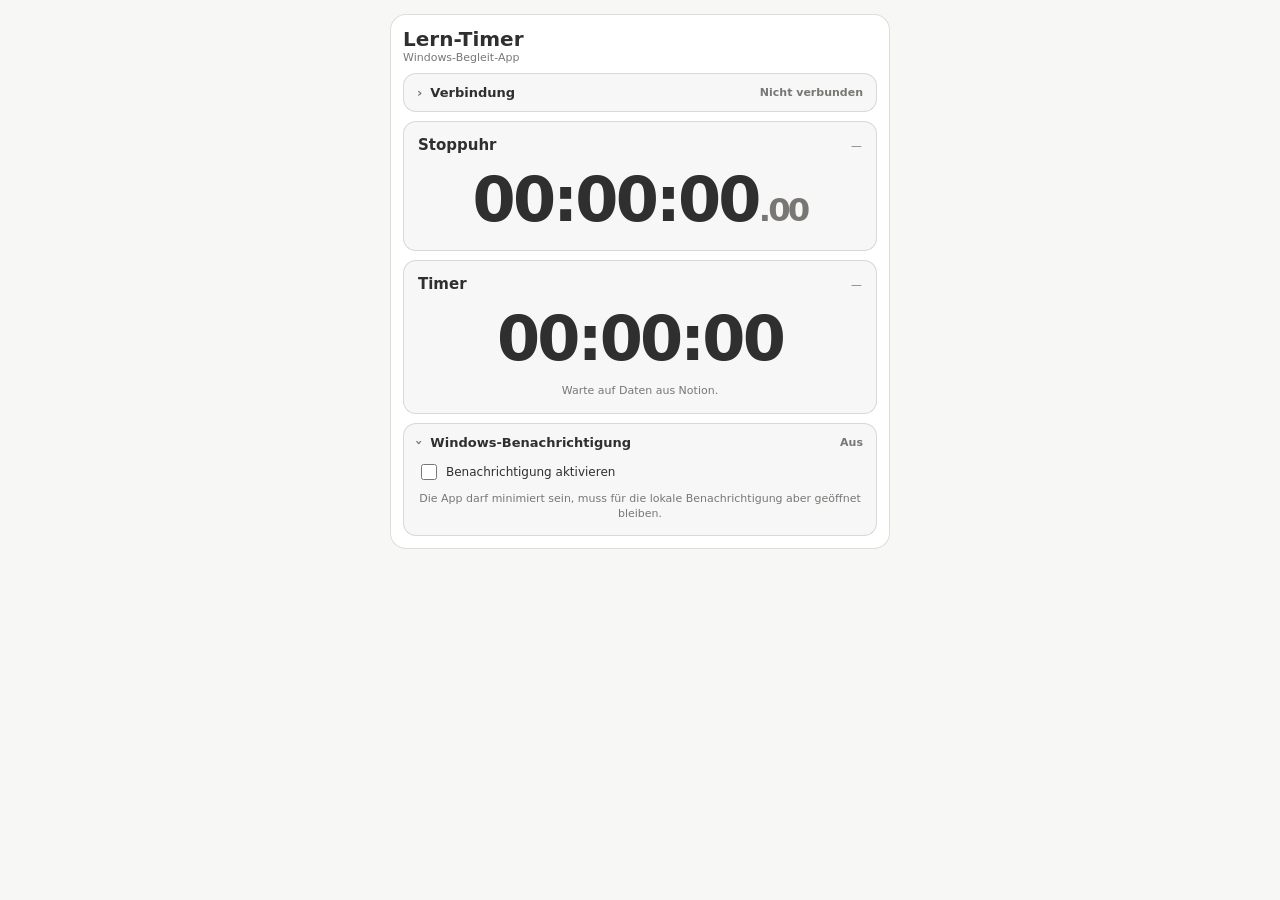
==== companion.html @ 4aa2a1a7 "Add files via upload" ====
<!DOCTYPE html>
<html lang="de">
<head>
  <meta charset="UTF-8">
  <meta name="viewport" content="width=device-width,initial-scale=1.0">
  <meta name="theme-color" content="#2f2f2f">
  <title>Lern-Timer Begleit-App</title>
  <link rel="manifest" href="manifest.webmanifest">
  <link rel="icon" href="icon-192.png">
  <link rel="stylesheet" href="companion.css">
</head>
<body>
  <main class="app">
    <header>
      <div><h1>Lern-Timer</h1><p>Windows-Begleit-App</p></div>
      <button class="soft hidden" id="installButton">App installieren</button>
    </header>

    <details class="panel" id="connectDetails">
      <summary>
        <span>Verbindung</span>
        <span class="status" id="connectionStatus">Nicht verbunden</span>
      </summary>
      <div class="panel-content">
        <label class="small-label" for="codeInput">Sync-Code aus Notion</label>
        <div class="connect-row">
          <input id="codeInput" type="text" autocomplete="off" placeholder="Code hier einfügen">
          <button class="primary" id="connectButton">Verbinden</button>
        </div>
        <button class="link-button" id="disconnectButton">Verbindung trennen</button>
      </div>
    </details>

    <section class="card">
      <div class="head"><h2>Stoppuhr</h2><span class="status" id="swStatus">—</span></div>
      <div class="display"><span id="swMain">00:00:00</span><span class="fraction" id="swFraction">.00</span></div>
    </section>

    <section class="card">
      <div class="head"><h2>Timer</h2><span class="status" id="timerStatus">—</span></div>
      <div class="display" id="timerDisplay">00:00:00</div>
      <p class="note" id="durationInfo">Warte auf Daten aus Notion.</p>
    </section>

    <details class="panel" open>
      <summary>
        <span>Windows-Benachrichtigung</span>
        <span class="status" id="notifyStatus">Aus</span>
      </summary>
      <div class="panel-content">
        <label class="toggle"><input id="notifyEnabled" type="checkbox">Benachrichtigung aktivieren</label>
        <p class="note">Die App darf minimiert sein, muss für die lokale Benachrichtigung aber geöffnet bleiben.</p>
      </div>
    </details>
  </main>
  <script src="companion.js"></script>
</body>
</html>
---- companion.css ----
:root{color-scheme:light dark;--page:#f7f7f5;--bg:#fff;--card:rgba(55,53,47,.04);--text:#2f2f2f;--muted:#787774;--border:rgba(55,53,47,.16);--button:#2f2f2f;--buttonText:#fff;--soft:rgba(55,53,47,.08);--ok:#3f8f5f;--danger:#d44c47}@media(prefers-color-scheme:dark){:root{--page:#191919;--bg:#202020;--card:rgba(255,255,255,.04);--text:#f2f2f2;--muted:#aaa;--border:rgba(255,255,255,.14);--button:#f2f2f2;--buttonText:#222;--soft:rgba(255,255,255,.1)}}*{box-sizing:border-box}html,body{min-width:320px;min-height:100%;margin:0;background:var(--page);color:var(--text);font-family:Inter,system-ui,-apple-system,"Segoe UI",sans-serif}body{display:grid;place-items:start center;padding:14px}.app{width:min(100%,500px);display:flex;flex-direction:column;gap:9px;padding:12px;border:1px solid var(--border);border-radius:16px;background:var(--bg)}header,.head{display:flex;align-items:center;justify-content:space-between;gap:8px}h1,h2,p{margin:0}h1{font-size:20px}header p,.status,.note,.small-label{color:var(--muted);font-size:11px}h2{font-size:15px}.card{display:flex;flex-direction:column;gap:9px;padding:14px;border:1px solid var(--border);border-radius:13px;background:var(--card)}.display{text-align:center;font-size:clamp(38px,12vw,62px);font-weight:700;letter-spacing:-.045em;font-variant-numeric:tabular-nums}.fraction{font-size:.52em;color:var(--muted)}button,input{font:inherit}button{border:0;border-radius:10px;padding:8px 11px;font-weight:650;cursor:pointer}.primary{background:var(--button);color:var(--buttonText)}.soft{background:var(--soft);color:var(--text)}input[type=text]{width:100%;padding:8px;border:1px solid var(--border);border-radius:9px;background:transparent;color:var(--text);outline:none}input[type=checkbox]{width:16px;height:16px;accent-color:var(--text)}.toggle{display:inline-flex;align-items:center;gap:6px;font-size:12px}.link-button{padding:0;background:transparent;color:var(--muted);font-size:11px;text-align:left}.note{text-align:center;line-height:1.35}.connected{color:var(--ok)}.error{color:var(--danger)}.hidden{display:none}.panel{border:1px solid var(--border);border-radius:13px;background:var(--card);overflow:hidden}.panel>summary{display:flex;align-items:center;justify-content:space-between;gap:8px;padding:11px 13px;cursor:pointer;list-style:none;font-size:13px;font-weight:650}.panel>summary::-webkit-details-marker{display:none}.panel>summary::before{content:"›";color:var(--muted);transition:transform .15s}.panel[open]>summary::before{transform:rotate(90deg)}.panel>summary>span:first-of-type{margin-right:auto}.panel-content{display:flex;flex-direction:column;gap:9px;padding:0 13px 13px}.connect-row{display:grid;grid-template-columns:1fr auto;gap:6px}@media(max-width:420px){body{padding:7px}.app{padding:9px}.connect-row{grid-template-columns:1fr}}
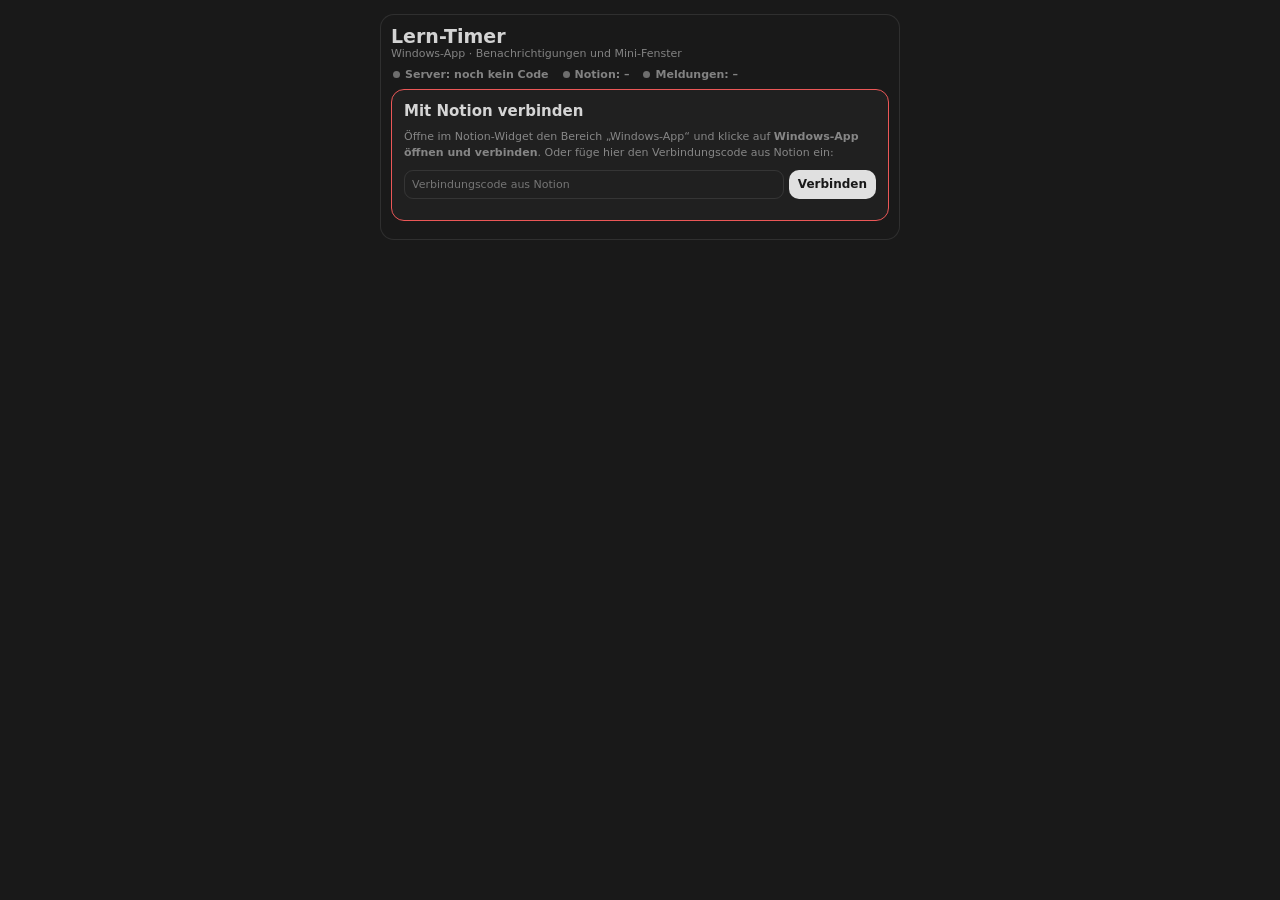
==== commit ee5ee370: "Lern-Timer v10: Neuaufbau mit Firebase-Synchronisierung - Beliebig viele Stoppuhren und Timer, Überz" ====
--- a/companion.html
+++ b/companion.html
@@ -1,58 +1,91 @@
 <!DOCTYPE html>
-<html lang="de">
+<html lang="de-CH">
 <head>
   <meta charset="UTF-8">
-  <meta name="viewport" content="width=device-width,initial-scale=1.0">
-  <meta name="theme-color" content="#2f2f2f">
-  <title>Lern-Timer Begleit-App</title>
+  <meta name="viewport" content="width=device-width, initial-scale=1.0">
+  <meta name="theme-color" content="#191919">
+  <title>Lern-Timer</title>
   <link rel="manifest" href="manifest.webmanifest">
   <link rel="icon" href="icon-192.png">
-  <link rel="stylesheet" href="companion.css">
+  <link rel="stylesheet" href="styles.css?v=10.0">
 </head>
-<body>
-  <main class="app">
-    <header>
-      <div><h1>Lern-Timer</h1><p>Windows-Begleit-App</p></div>
-      <button class="soft hidden" id="installButton">App installieren</button>
+<body class="desktop">
+  <main class="shell">
+    <header class="app-header">
+      <div>
+        <h1>Lern-Timer</h1>
+        <p>Windows-App · Benachrichtigungen und Mini-Fenster</p>
+      </div>
+      <div class="header-actions">
+        <button class="primary small" type="button" id="pipButton" hidden title="Kleines Fenster, das immer im Vordergrund bleibt">⧉ Mini-Fenster</button>
+        <button class="soft small" type="button" id="installButton" hidden>Installieren</button>
+      </div>
     </header>
 
-    <details class="panel" id="connectDetails">
-      <summary>
-        <span>Verbindung</span>
-        <span class="status" id="connectionStatus">Nicht verbunden</span>
-      </summary>
+    <div class="status-bar">
+      <span class="chip wait" id="serverChip">Server …</span>
+      <span class="chip wait" id="notionChip">Notion …</span>
+      <span class="chip wait" id="notifyChip">Meldungen …</span>
+    </div>
+
+    <section id="setup" class="panel attention" hidden>
+      <div class="panel-content" style="padding-top:12px">
+        <h2>Mit Notion verbinden</h2>
+        <p class="hint">Öffne im Notion-Widget den Bereich „Windows-App“ und klicke auf <b>Windows-App öffnen und verbinden</b>. Oder füge hier den Verbindungscode aus Notion ein:</p>
+        <div class="copy-row">
+          <input type="text" id="setupRoom" placeholder="Verbindungscode aus Notion" autocomplete="off">
+          <button class="primary small" type="button" id="setupConnect">Verbinden</button>
+        </div>
+        <p class="hint" id="setupHint"></p>
+      </div>
+    </section>
+
+    <div class="clocks" id="clocks"></div>
+
+    <details class="panel" id="notifyPanel">
+      <summary><span>Benachrichtigungen und Töne</span><span class="chip wait" id="notifyChip2">…</span></summary>
       <div class="panel-content">
-        <label class="small-label" for="codeInput">Sync-Code aus Notion</label>
-        <div class="connect-row">
-          <input id="codeInput" type="text" autocomplete="off" placeholder="Code hier einfügen">
-          <button class="primary" id="connectButton">Verbinden</button>
-        </div>
-        <button class="link-button" id="disconnectButton">Verbindung trennen</button>
+        <label class="toggle"><input type="checkbox" id="notifyEnabled"> Windows-Benachrichtigung, wenn ein Timer abläuft</label>
+        <label class="toggle"><input type="checkbox" id="alarmHere"> Alarmton in der Windows-App abspielen</label>
+        <label class="toggle"><input type="checkbox" id="ambientHere"> Stoppuhr-Klänge in der Windows-App abspielen</label>
+        <button class="soft small" type="button" id="testNotify">Test-Benachrichtigung senden</button>
+        <p class="hint" id="notifyHint"></p>
+        <p class="hint">
+          Damit keine Meldung verloren geht: unter <code>edge://apps</code> bei dieser App den automatischen Start bei der Windows-Anmeldung einschalten,
+          <code>video5freakr-coder.github.io</code> in den Edge-Einstellungen (System und Leistung) als Ausnahme für schlafende Tabs eintragen
+          und „Nicht stören“ in Windows beim Lernen ausschalten.
+          Die App darf minimiert sein, muss aber geöffnet bleiben.
+        </p>
       </div>
     </details>
 
-    <section class="card">
-      <div class="head"><h2>Stoppuhr</h2><span class="status" id="swStatus">—</span></div>
-      <div class="display"><span id="swMain">00:00:00</span><span class="fraction" id="swFraction">.00</span></div>
-    </section>
-
-    <section class="card">
-      <div class="head"><h2>Timer</h2><span class="status" id="timerStatus">—</span></div>
-      <div class="display" id="timerDisplay">00:00:00</div>
-      <p class="note" id="durationInfo">Warte auf Daten aus Notion.</p>
-    </section>
-
-    <details class="panel" open>
-      <summary>
-        <span>Windows-Benachrichtigung</span>
-        <span class="status" id="notifyStatus">Aus</span>
-      </summary>
+    <details class="panel" id="connectPanel">
+      <summary><span>Verbindung</span><span class="chip wait" id="serverChip2">…</span></summary>
       <div class="panel-content">
-        <label class="toggle"><input id="notifyEnabled" type="checkbox">Benachrichtigung aktivieren</label>
-        <p class="note">Die App darf minimiert sein, muss für die lokale Benachrichtigung aber geöffnet bleiben.</p>
+        <div class="status-list">
+          <div class="status-line"><span>Server (Firebase)</span><span class="chip wait" id="serverChip3">…</span></div>
+          <div class="status-line"><span>Notion-Widget</span><span class="chip wait" id="notionChip2">…</span></div>
+        </div>
+        <p class="hint" id="configHint" hidden>Firebase ist noch nicht eingerichtet: Trage die Datenbank-Adresse in <code>config.js</code> ein (siehe README).</p>
+        <p class="hint">Verbindungscode (gleicher Code wie im Notion-Widget):</p>
+        <div class="copy-row">
+          <input type="text" class="code" id="roomCode" readonly aria-label="Verbindungscode">
+          <button class="soft small" type="button" data-copy="roomCode">Kopieren</button>
+        </div>
+        <div class="copy-row">
+          <input type="text" id="newRoom" placeholder="Anderen Code einfügen" autocomplete="off">
+          <button class="soft small" type="button" id="useRoom">Verbinden</button>
+        </div>
+        <p class="hint">Embed-Link für Notion:</p>
+        <div class="copy-row">
+          <input type="text" id="embedLink" readonly aria-label="Embed-Link">
+          <button class="soft small" type="button" data-copy="embedLink">Kopieren</button>
+        </div>
+        <p class="hint" id="backupInfo"></p>
       </div>
     </details>
   </main>
-  <script src="companion.js"></script>
+
+  <script type="module" src="companion.js?v=10.0"></script>
 </body>
 </html>
--- a/styles.css
+++ b/styles.css
@@ -0,0 +1,421 @@
+/* Immer dunkel – Farben wie Notion im Dunkelmodus */
+:root {
+  color-scheme: dark;
+  --page: #191919;
+  --bg: #191919;
+  --card: #202020;
+  --text: rgba(255, 255, 255, 0.81);
+  --strong: rgba(255, 255, 255, 0.92);
+  --muted: rgba(255, 255, 255, 0.46);
+  --border: rgba(255, 255, 255, 0.094);
+  --button: rgba(255, 255, 255, 0.86);
+  --button-text: #191919;
+  --soft: rgba(255, 255, 255, 0.055);
+  --soft-hover: rgba(255, 255, 255, 0.1);
+  --danger: #eb5757;
+  --danger-soft: rgba(235, 87, 87, 0.13);
+  --ok: #4dab9a;
+  --accent: #2383e2;
+  --select-bg: #252525;
+  --select-text: rgba(255, 255, 255, 0.86);
+}
+
+* { box-sizing: border-box; }
+
+html, body {
+  width: 100%;
+  min-height: 100%;
+  margin: 0;
+  color: var(--text);
+  background: var(--page);
+  font-family: Inter, system-ui, -apple-system, "Segoe UI", sans-serif;
+  font-size: 14px;
+}
+
+body {
+  display: grid;
+  place-items: start center;
+  padding: 7px;
+}
+
+body.desktop { padding: 14px; }
+
+.shell {
+  width: min(100%, 520px);
+  display: flex;
+  flex-direction: column;
+  gap: 8px;
+  padding: 10px;
+  border: 1px solid var(--border);
+  border-radius: 14px;
+  background: var(--bg);
+}
+
+.clocks {
+  display: flex;
+  flex-direction: column;
+  gap: 8px;
+}
+
+h1, h2, h3, p { margin: 0; }
+h1 { font-size: 19px; }
+h2 { font-size: 15px; }
+
+button, input, select { font: inherit; color: inherit; }
+
+button {
+  border: 0;
+  border-radius: 10px;
+  padding: 8px 10px;
+  font-weight: 650;
+  cursor: pointer;
+}
+
+button:active { transform: scale(0.98); }
+button:disabled { opacity: 0.4; cursor: not-allowed; transform: none; }
+
+.primary { color: var(--button-text); background: var(--button); }
+.soft, .icon, .adjust-row button { color: var(--text); background: var(--soft); }
+.soft:hover, .icon:hover:not(:disabled), .adjust-row button:hover { background: var(--soft-hover); }
+.small { padding: 6px 9px; font-size: 12px; }
+
+.icon {
+  display: inline-grid;
+  place-items: center;
+  min-width: 30px;
+  min-height: 30px;
+  padding: 3px;
+  border-radius: 9px;
+  font-size: 17px;
+  line-height: 1;
+}
+
+.master-row {
+  display: grid;
+  grid-template-columns: 1fr 1fr;
+  gap: 6px;
+}
+
+.master-row button {
+  display: inline-flex;
+  align-items: center;
+  justify-content: center;
+  gap: 6px;
+  padding: 7px 10px;
+  font-size: 12px;
+}
+
+.group { display: flex; flex-direction: column; gap: 6px; }
+
+.group-head {
+  display: flex;
+  align-items: center;
+  justify-content: space-between;
+  padding: 0 2px;
+}
+
+.list { display: flex; flex-direction: column; gap: 7px; }
+
+/* ---------- Karten ---------- */
+
+.card, .settings, .panel {
+  overflow: hidden;
+  border: 1px solid var(--border);
+  border-radius: 13px;
+  background: var(--card);
+}
+
+.card > summary, .settings > summary, .panel > summary {
+  list-style: none;
+  cursor: pointer;
+  user-select: none;
+}
+
+.card > summary::-webkit-details-marker,
+.settings > summary::-webkit-details-marker,
+.panel > summary::-webkit-details-marker { display: none; }
+
+.card > summary {
+  display: grid;
+  grid-template-columns: auto minmax(0, 1fr) auto auto auto;
+  align-items: center;
+  gap: 8px;
+  padding: 9px 10px 9px 12px;
+}
+
+.chev::before,
+.settings > summary::before,
+.panel > summary::before {
+  content: "›";
+  display: inline-block;
+  color: var(--muted);
+  transition: transform 0.15s ease;
+}
+
+.card[open] > summary .chev::before,
+.settings[open] > summary::before,
+.panel[open] > summary::before { transform: rotate(90deg); }
+
+.name {
+  overflow: hidden;
+  font-weight: 700;
+  text-overflow: ellipsis;
+  white-space: nowrap;
+}
+
+.sum-time {
+  font-weight: 700;
+  font-variant-numeric: tabular-nums;
+}
+
+.card[open] .sum-time { display: none; }
+
+.status, .note, .field, .row > span:first-child, .summary-value, .hint {
+  color: var(--muted);
+  font-size: 11px;
+}
+
+.del {
+  min-width: 25px;
+  min-height: 25px;
+  color: var(--muted);
+  font-size: 15px;
+}
+
+.content {
+  display: flex;
+  flex-direction: column;
+  gap: 8px;
+  padding: 0 12px 12px;
+}
+
+.display {
+  color: var(--strong);
+  padding: 2px 0;
+  text-align: center;
+  font-size: clamp(34px, 9vw, 54px);
+  font-weight: 700;
+  line-height: 1;
+  letter-spacing: -0.045em;
+  font-variant-numeric: tabular-nums;
+}
+
+.fraction { margin-left: 3px; color: var(--muted); font-size: 0.52em; }
+
+.progress {
+  height: 4px;
+  overflow: hidden;
+  border-radius: 4px;
+  background: var(--soft);
+}
+
+.progress span {
+  display: block;
+  height: 100%;
+  width: 100%;
+  border-radius: inherit;
+  background: var(--accent);
+  transition: width 0.25s linear;
+}
+
+.card.overrun .progress span { background: var(--danger); }
+.card.overrun .timer-display,
+.card.overrun .sum-time,
+.card.overrun .status { color: var(--danger); }
+
+.card.ringing { border-color: var(--danger); animation: ring 1.2s ease-in-out infinite; }
+
+@keyframes ring {
+  0%, 100% { background: var(--card); }
+  50% { background: var(--danger-soft); }
+}
+
+.card.running:not(.overrun) .status { color: var(--ok); }
+
+.controls { display: grid; grid-template-columns: 1fr 1fr; gap: 5px; }
+.inputs { display: grid; grid-template-columns: repeat(3, 1fr); gap: 5px; }
+.adjust-row { display: grid; grid-template-columns: repeat(4, 1fr); gap: 5px; }
+.adjust-row button { padding: 7px 3px; font-size: 11px; }
+.negative button { color: var(--muted); }
+
+.alarm-stop {
+  grid-column: 1 / -1;
+  color: #ffffff;
+  background: var(--danger);
+}
+
+.alarm-stop[hidden] { display: none; }
+
+.field { display: flex; flex-direction: column; gap: 3px; }
+
+input[type="number"], input[type="text"], select {
+  width: 100%;
+  min-width: 0;
+  padding: 7px;
+  border: 1px solid var(--border);
+  border-radius: 9px;
+  outline: none;
+  background: transparent;
+}
+
+input[type="number"], input.code { text-align: center; font-variant-numeric: tabular-nums; }
+input:focus, select:focus { border-color: var(--accent); }
+input:disabled { opacity: 0.55; }
+
+select { color: var(--select-text); background: var(--select-bg); }
+select option { color: var(--select-text); background: var(--select-bg); }
+
+input[type="range"] { width: 100%; accent-color: var(--text); }
+input[type="checkbox"] { width: 15px; height: 15px; margin: 0; accent-color: var(--text); }
+
+.settings > summary {
+  display: flex;
+  align-items: center;
+  gap: 8px;
+  padding: 8px 10px;
+  font-size: 12px;
+  font-weight: 650;
+}
+
+.settings > summary > span:first-of-type { margin-right: auto; }
+.summary-value { overflow: hidden; max-width: 55%; text-overflow: ellipsis; white-space: nowrap; }
+
+.settings-content {
+  display: flex;
+  flex-direction: column;
+  gap: 8px;
+  padding: 2px 10px 10px;
+}
+
+.row {
+  display: grid;
+  grid-template-columns: 88px minmax(0, 1fr);
+  align-items: center;
+  gap: 8px;
+}
+
+.with-button { display: grid; grid-template-columns: minmax(0, 1fr) auto; gap: 5px; }
+
+.toggle {
+  display: inline-flex;
+  align-items: center;
+  gap: 7px;
+  font-size: 12px;
+  cursor: pointer;
+}
+
+.note { text-align: center; line-height: 1.4; }
+.card.muted .summary-value { text-decoration: line-through; opacity: 0.75; }
+
+.audio-hint {
+  padding: 8px 10px;
+  border-radius: 10px;
+  color: var(--danger);
+  background: var(--danger-soft);
+  font-size: 12px;
+  text-align: center;
+}
+
+.toast {
+  position: sticky;
+  bottom: 6px;
+  display: flex;
+  align-items: center;
+  justify-content: space-between;
+  gap: 10px;
+  padding: 8px 8px 8px 12px;
+  border-radius: 11px;
+  color: var(--button-text);
+  background: var(--button);
+  font-size: 12px;
+  box-shadow: 0 4px 16px rgba(0, 0, 0, 0.18);
+}
+
+.toast[hidden], .audio-hint[hidden] { display: none; }
+.toast-undo { padding: 6px 10px; color: var(--button); background: var(--button-text); font-size: 12px; }
+
+/* ---------- Verbindung & Einstellungen ---------- */
+
+.panel > summary {
+  display: flex;
+  align-items: center;
+  gap: 8px;
+  padding: 10px 12px;
+  font-size: 12px;
+  font-weight: 650;
+}
+
+.panel > summary > span:first-of-type { margin-right: auto; }
+
+.panel-content {
+  display: flex;
+  flex-direction: column;
+  gap: 9px;
+  padding: 0 12px 12px;
+  font-size: 12px;
+}
+
+.chip {
+  display: inline-flex;
+  align-items: center;
+  gap: 5px;
+  color: var(--muted);
+  font-size: 11px;
+  font-weight: 650;
+  white-space: nowrap;
+}
+
+.chip::before {
+  content: "";
+  width: 7px;
+  height: 7px;
+  border-radius: 50%;
+  background: currentColor;
+  opacity: 0.8;
+}
+
+.chip.ok { color: var(--ok); }
+.chip.bad { color: var(--danger); }
+.chip.wait { color: var(--muted); }
+
+.status-list { display: grid; gap: 5px; }
+.status-line { display: flex; align-items: center; justify-content: space-between; gap: 10px; }
+
+.copy-row { display: grid; grid-template-columns: minmax(0, 1fr) auto; gap: 5px; }
+.copy-row input { font-size: 11px; text-align: left; }
+
+.button-link {
+  display: inline-flex;
+  align-items: center;
+  justify-content: center;
+  padding: 8px 10px;
+  border-radius: 10px;
+  font-weight: 650;
+  text-decoration: none;
+}
+
+.hint { line-height: 1.45; }
+.hint code { font-size: 10.5px; }
+.panel.attention { border-color: var(--danger); }
+
+/* ---------- Windows-App ---------- */
+
+.app-header {
+  display: flex;
+  align-items: center;
+  justify-content: space-between;
+  gap: 8px;
+}
+
+.app-header p { color: var(--muted); font-size: 11px; }
+.header-actions { display: flex; gap: 6px; }
+.status-bar { display: flex; flex-wrap: wrap; gap: 6px 14px; padding: 0 2px; }
+
+[hidden] { display: none !important; }
+
+@media (max-width: 430px) {
+  .shell { padding: 8px; }
+  .row { grid-template-columns: 1fr; gap: 4px; }
+  .card > summary { padding: 9px 9px 9px 10px; }
+  .content { padding: 0 10px 10px; }
+}
